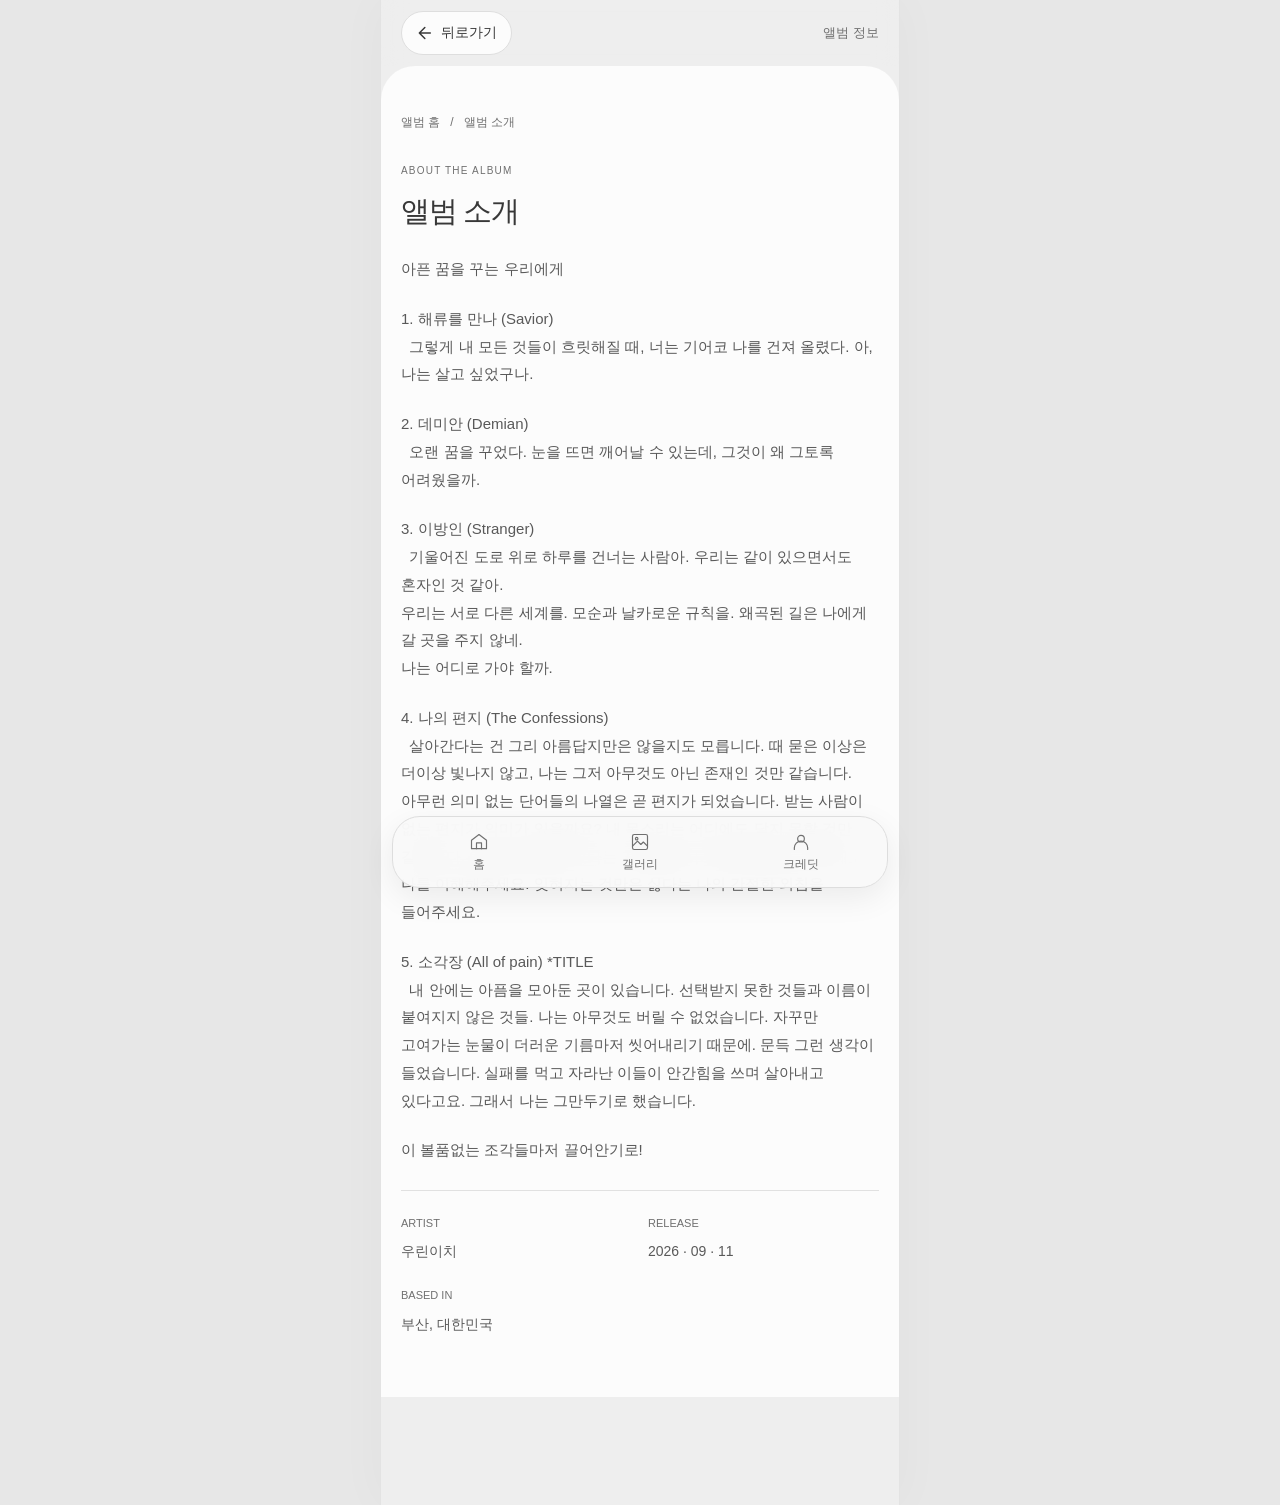
==== about.html @ 36f24ca1 "Add files via upload" ====
<!doctype html>
<html lang="ko">
<head>
  <meta charset="utf-8">
  <meta name="viewport" content="width=device-width, initial-scale=1, viewport-fit=cover">
  <meta name="theme-color" content="#fcfcfc">
  <meta name="description" content="우린이치의 2026년 발매 앨범 데미안 NFC 디지털 북클릿 — 앨범 소개">
  <title>앨범 소개 - 데미안</title>
  <link rel="stylesheet" href="style.css">
</head>
<body id="top">
  <a class="skip-link" href="#main">본문으로 바로가기</a>
<header class="site-header">
    <div class="wrap header-inner lyrics-toolbar">
      <a class="lyrics-back" href="index.html" aria-label="앨범 홈으로 뒤로가기"><svg viewBox="0 0 24 24" fill="none" stroke="currentColor" stroke-width="1.6" stroke-linecap="round" stroke-linejoin="round" aria-hidden="true"><path d="m14 6-6 6 6 6M8 12h12"/></svg><span>뒤로가기</span></a>
      <span class="lyrics-toolbar-label">앨범 정보</span>
    </div>
  </header>

  <main class="page-surface" id="main">
<div class="wrap breadcrumb" aria-label="현재 위치"><a href="index.html">앨범 홈</a><span aria-hidden="true">/</span><span>앨범 소개</span></div>
<section class="section wrap page-section" id="about" aria-labelledby="about-title">
      <div class="section-heading">
        <div><p class="section-number mono">ABOUT THE ALBUM</p><h1 class="page-title" id="about-title">앨범 소개</h1></div>
      </div>
      <div class="about-grid">
        <div class="about-copy">
          <p>아픈 꿈을 꾸는 우리에게</p>
          <p>1. 해류를 만나 (Savior)<br>
&nbsp; 그렇게 내 모든 것들이 흐릿해질 때, 너는 기어코 나를 건져 올렸다.
아, 나는 살고 싶었구나.</p>
          <p>2. 데미안 (Demian)<br>
&nbsp; 오랜 꿈을 꾸었다. 눈을 뜨면 깨어날 수 있는데, 그것이 왜 그토록 어려웠을까.</p>
          <p>3. 이방인 (Stranger)<br>
&nbsp; 기울어진 도로 위로 하루를 건너는 사람아. 우리는 같이 있으면서도 혼자인 것 같아.<br>
우리는 서로 다른 세계를. 모순과 날카로운 규칙을. 왜곡된 길은 나에게 갈 곳을 주지 않네.<br>
나는 어디로 가야 할까.</p>
          <p>4. 나의 편지 (The Confessions)<br>
&nbsp; 살아간다는 건 그리 아름답지만은 않을지도 모릅니다. 때 묻은 이상은 더이상 빛나지 않고, 나는 그저 아무것도 아닌 존재인 것만 같습니다. 아무런 의미 없는 단어들의 나열은 곧 편지가 되었습니다. 받는 사람이 없는 편지가 의미가 있을까요? 내 목소리는 어디에도 닿지 못할 것만 같습니다. 나를 이해할 수 있다는 거짓말은 하지 말아주세요. 그럼에도 나를 이해해주세요. 잊혀지는 것만은 싫다는 나의 간절한 외침을 들어주세요.
</p>
          <p>5. 소각장 (All of pain) *TITLE<br>
&nbsp; 내 안에는 아픔을 모아둔 곳이 있습니다. 선택받지 못한 것들과 이름이 붙여지지 않은 것들. 나는 아무것도 버릴 수 없었습니다. 자꾸만 고여가는 눈물이 더러운 기름마저 씻어내리기 때문에. 문득 그런 생각이 들었습니다. 실패를 먹고 자라난 이들이 안간힘을 쓰며 살아내고 있다고요. 그래서 나는 그만두기로 했습니다.</p>
          <p>이 볼품없는 조각들마저 끌어안기로!</p>
          <dl class="album-facts">
            <div><dt>ARTIST</dt><dd>우린이치</dd></div>
            <div><dt>RELEASE</dt><dd>2026 · 09 · 11</dd></div>
            <div><dt>BASED IN</dt><dd>부산, 대한민국</dd></div>
          </dl>
        </div>
      </div>
    </section>
</main>

  <nav class="album-menu" aria-label="앨범 메뉴">
      <a href="index.html" aria-label="앨범 홈"><svg viewBox="0 0 24 24" fill="none" stroke="currentColor" stroke-width="1.4" stroke-linecap="round" stroke-linejoin="round" aria-hidden="true"><path d="m3 10 9-7 9 7v10H3V10Z"/><path d="M9 20v-7h6v7"/></svg><span>홈</span></a>
      <a href="gallery.html" aria-label="갤러리"><svg viewBox="0 0 24 24" fill="none" stroke="currentColor" stroke-width="1.4" stroke-linecap="round" stroke-linejoin="round" aria-hidden="true"><rect x="3" y="3" width="18" height="18" rx="2"/><circle cx="8" cy="8" r="1.5"/><path d="m3 17 6-6 4 4 3-3 5 5"/></svg><span>갤러리</span></a>
      <a href="credits.html" aria-label="제작 크레딧"><svg viewBox="0 0 24 24" fill="none" stroke="currentColor" stroke-width="1.4" stroke-linecap="round" stroke-linejoin="round" aria-hidden="true"><circle cx="12" cy="8" r="4"/><path d="M4 21v-2a8 8 0 0 1 16 0v2"/></svg><span>크레딧</span></a>
    </nav>
</body>
</html>
---- style.css ----
/* 우린이치 《데미안》 — 휴대폰 세로 화면을 기준으로 한 공통 스타일 */
:root {
  color-scheme: light;
  --bg: #fcfcfc;
  --panel: #f4f4f4;
  --text: #383838;
  --muted: #707070;
  --accent: #555555;
  --line: #e1e1e1;
  --serif: var(--sans);
  --sans: -apple-system, BlinkMacSystemFont, "SF Pro", "SF Pro KR", "Apple SD Gothic Neo", "Segoe UI", Roboto, "Noto Sans KR", "Malgun Gothic", sans-serif;
}
* { box-sizing: border-box; }
html { background: #eeeeee; scroll-behavior: smooth; scroll-padding-top: 80px; }
body { width: min(100%, 520px); min-height: 100vh; min-height: 100svh; margin: 0 auto; padding-bottom: calc(84px + env(safe-area-inset-bottom, 0px)); background: var(--bg); color: var(--text); font-family: var(--sans); font-size: 15px; line-height: 1.85; word-break: keep-all; overflow-wrap: anywhere; -webkit-font-smoothing: antialiased; }
a { color: inherit; text-decoration: none; -webkit-tap-highlight-color: #0000000a; }
img { max-width: 100%; }
::selection { background: #dedede; color: #333333; }
:focus-visible { outline: 2px solid #666666; outline-offset: 4px; }
.skip-link { position: fixed; top: 12px; left: 12px; transform: translateY(-160%); z-index: 10; padding: 10px 18px; background: #ededed; color: var(--text); }
.skip-link:focus { transform: translateY(0); }
.wrap { width: calc(100% - 40px); margin-inline: auto; }
.site-header { position: sticky; top: 0; z-index: 5; padding-top: env(safe-area-inset-top, 0px); background: #fcfcfcf5; border-bottom: 1px solid var(--line); backdrop-filter: blur(12px); }
.header-inner { min-height: 58px; display: flex; align-items: center; }
.wordmark { width: 100%; min-height: 48px; display: flex; align-items: center; justify-content: space-between; gap: 16px; font-size: 18px; font-weight: 500; letter-spacing: -.06em; }
.header-label { font-size: 10px; color: var(--muted); font-weight: 400; letter-spacing: .13em; }
.mono { font-family: var(--sans); font-size: 10px; letter-spacing: .1em; }
.eyebrow { display: flex; align-items: center; gap: 9px; color: var(--muted); }
.dot { width: 4px; height: 4px; border-radius: 50%; background: #8b8b8b; flex-shrink: 0; }
.hero { padding: 22px 0 30px -10px; }
.hero-meta { display: flex; justify-content: space-between; align-items: center; gap: 12px; margin-bottom: 23px; }
.draft-label { font-size: 10px; color: var(--muted); white-space: nowrap; }
.hero-grid { display: grid; grid-template-columns: minmax(0, 1fr); gap: 24px; }
.cover-figure { width: min(100%, 62vw, 400px); margin: 0 auto; }
.cover-image { display: block; width: 100%; height: auto; aspect-ratio: 1; object-fit: contain; background: #f5f5f5; border: 1px solid #ededed; box-shadow: 0 8px 24px #00000007; }
figcaption { display: flex; justify-content: space-between; gap: 12px; margin-top: 10px; color: var(--muted); font-size: 10px; letter-spacing: .02em; }
figcaption.cover-info { display: block; margin: 8px 0 0; text-align: center; }
.album-info-link { display: inline-flex; align-items: center; justify-content: center; gap: 8px; min-height: 44px; padding: 8px 12px; color: var(--muted); font-size: 14px; letter-spacing: 0; }
.album-info-link:hover { color: var(--text); text-decoration: underline; text-underline-offset: 4px; }
.hero-copy { min-width: 0; text-align: center; }
.hero-copy .eyebrow { justify-content: center; font-size: 12px; letter-spacing: .02em; }
.album-members { width: min(100%, 260px); display: grid; gap: 8px; margin: 22px auto 0; padding-top: 18px; border-top: 1px solid var(--line); text-align: left; }
.album-members > div { display: grid; grid-template-columns: 72px minmax(0, 1fr); gap: 16px; align-items: baseline; }
.album-members dt { margin: 0; color: var(--text); font-size: 14px; font-weight: 500; }
.album-members dd { margin: 0; color: var(--muted); font-size: 14px; }
h1 { font-family: var(--sans); font-weight: 300; font-size: clamp(26px, 10vw, 34px); line-height: 1.35; letter-spacing: .04em; margin: 10px 0 7px; }
.english-title { font-family: var(--serif); font-size: 13px; letter-spacing: .3em; color: var(--muted); margin: 0 0 17px; }
.hero-line { font-size: 16px; font-weight: 400; line-height: 1.8; letter-spacing: -.025em; margin: 0 0 13px; color: #5c5c5c; }
.hero-description { font-size: 14px; line-height: 1.85; color: var(--muted); margin: 0; }
.hero-actions { display: grid; grid-template-columns: repeat(2, minmax(0, 1fr)); gap: 10px; margin-top: 20px; }
.primary-link, .text-link { min-width: 0; min-height: 52px; display: flex; justify-content: center; align-items: center; gap: 10px; border: 1px solid #dedede; border-radius: 7px; padding: 11px 10px; font-size: 13px; line-height: 1.4; font-weight: 400; }
.primary-link { background: #eeeeee; color: #454545; }
.text-link { background: #fcfcfc; color: #606060; }
.primary-link:hover, .text-link:hover { background: #e8e8e8; }
.hero-foot { padding-top: 20px; margin-top: 27px; border-top: 1px solid var(--line); color: var(--muted); font-size: 12px; line-height: 1.9; text-align: center; }
.hero-foot strong { display: block; font-size: 13px; font-weight: 400; color: #5c5c5c; }
.hero-foot > .mono { display: none; }
.section { padding: 30px 0 36px; border-top: 1px solid var(--line); }
.section-heading { margin-bottom: 22px; }
.section-number { font-size: 10px; letter-spacing: .12em; color: var(--muted); margin: 0 0 9px; }
h2 { font-size: 22px; line-height: 1.5; font-weight: 400; letter-spacing: -.045em; margin: 0; }
.heading-note { color: var(--muted); font-size: 13px; margin: 10px 0 0; line-height: 1.8; }
.about-grid { display: grid; grid-template-columns: minmax(0, 1fr); gap: 26px; }
.about-pull { font-family: var(--serif); font-size: 27px; line-height: 1.75; font-weight: 400; letter-spacing: -.05em; margin: 0; color: #555555; }
.about-pull span { color: #777777; }
.about-copy { min-width: 0; font-size: 15px; color: #595959; }
.about-copy p { margin: 0 0 22px; }
.editable-copy { color: var(--muted); font-size: 14px; padding-left: 16px; border-left: 1px solid #cecece; }
.album-facts { display: grid; grid-template-columns: repeat(2, minmax(0, 1fr)); gap: 20px 16px; margin: 26px 0 0; padding-top: 22px; border-top: 1px solid var(--line); }
dt { font-size: 11px; color: var(--muted); margin-bottom: 6px; }
dd { margin: 0; font-size: 14px; }
.track-list { border-top: 1px solid var(--line); }
.album-tracks { border-top: 0; }
.track { border-bottom: 1px solid var(--line); }
.track-link { display: grid; grid-template-columns: 30px minmax(0, 1fr); align-items: center; gap: 12px; min-height: 50px; padding: 5px 12px 5px 2px; }
.track-link:hover { background: #f4f4f4; }
.track-number { color: var(--muted); font-family: var(--serif); font-size: 19px; font-style: italic; }
.track-title { font-size: 16px; font-weight: 400; letter-spacing: -.02em; }
.track-subtitle { display: block; color: var(--muted); font-size: 12px; margin-top: 5px; }
.track-external { color: var(--muted); font-size: 22px; text-align: center; }
.lyrics { font-size: 15px; line-height: 2.1; color: #606060; white-space: pre-line; margin: 0; }
.track-credit { margin: 0; color: var(--muted); font-size: 12px; }
.gallery-grid { display: grid; grid-template-columns: minmax(0, 1fr); gap: 25px; }
.photo { min-width: 0; margin: 0; }
.photo-placeholder { aspect-ratio: 4 / 3; display: flex; flex-direction: column; align-items: center; justify-content: center; background: #f2f2f2; border: 1px solid #e9e9e9; overflow: hidden; }
.photo-label { color: #626262; font-size: 15px; }
.photo-index { font-family: var(--serif); font-size: 39px; font-weight: 400; line-height: 1; color: #999999; margin-bottom: 16px; }
.photo-hint { margin: 6px 0 0; color: var(--muted); font-size: 12px; }
.gallery-grid figcaption { font-size: 12px; }
.gallery-image { width: 100%; height: 100%; object-fit: cover; display: block; }
.credits-grid { display: grid; grid-template-columns: minmax(0, 1fr); gap: 32px; }
.band-note { border-left: 1px solid #cccccc; padding-left: 18px; }
.band-note h3 { font-size: 22px; font-weight: 400; letter-spacing: -.06em; margin: 0 0 7px; }
.band-note p { color: var(--muted); font-size: 14px; margin: 0 0 20px; }
.member-placeholder { font-size: 14px; line-height: 2.1; color: #606060; }
.credit-list { margin: 0; }
.credit-row { display: grid; grid-template-columns: minmax(0, .9fr) minmax(0, 1.1fr); gap: 16px; border-bottom: 1px solid var(--line); padding: 16px 0; }
.credit-row dt { margin: 0; font-size: 12px; }
.credit-row dd { color: #626262; font-size: 14px; }
.closing { text-align: center; padding: 36px 20px; background: #f6f6f6; border-top: 1px solid var(--line); border-bottom: 1px solid var(--line); }
.closing-label { display: block; font-family: var(--serif); font-size: 11px; color: var(--muted); letter-spacing: .3em; margin-bottom: 18px; }
.closing p { font-size: 17px; font-weight: 400; line-height: 1.8; margin: 0 0 12px; letter-spacing: -.04em; color: #5f5f5f; }
.closing small { color: var(--muted); font-size: 12px; }
.footer-inner { display: flex; flex-wrap: wrap; justify-content: space-between; align-items: center; gap: 10px 24px; padding: 24px 0 16px; color: var(--muted); font-size: 11px; }
.footer-inner > div { flex-basis: 100%; }
.footer-inner a { min-height: 48px; display: flex; align-items: center; gap: 12px; font-size: 13px; }
.breadcrumb { display: flex; gap: 10px; align-items: center; flex-wrap: wrap; padding-top: 22px; color: var(--muted); font-size: 12px; }
.breadcrumb a { min-height: 44px; display: flex; align-items: center; }
.page-section { border-top: 0; padding-top: 18px; }
h1.page-title { font-size: 29px; font-weight: 400; line-height: 1.5; letter-spacing: -.045em; margin: 0; }
.page-nav { display: grid; grid-template-columns: repeat(2, minmax(0, 1fr)); gap: 12px; padding: 18px 0; border-top: 1px solid var(--line); }
.page-nav a { min-width: 0; min-height: 52px; display: flex; align-items: center; justify-content: center; gap: 8px; border: 1px solid var(--line); border-radius: 7px; padding: 10px 8px; font-size: 13px; line-height: 1.5; }
.page-nav a:hover { background: #f0f0f0; }
.album-directory { display: grid; grid-template-columns: minmax(0, 1fr); }
.directory-link { display: grid; grid-template-columns: 26px minmax(0, 1fr) 20px; gap: 13px; align-items: center; min-height: 88px; padding: 19px 4px; border-bottom: 1px solid var(--line); }
.directory-link:hover { background: #f5f5f5; }
.directory-number { font-family: var(--serif); font-size: 19px; font-style: italic; color: #777777; }
.directory-title { display: block; font-size: 16px; font-weight: 400; letter-spacing: -.025em; }
.directory-description { display: block; font-size: 13px; color: var(--muted); margin-top: 4px; }
.directory-arrow { color: #777777; font-size: 19px; }
/* 화면 하단의 메뉴는 휴대폰 홈 표시 영역을 피해 배치합니다. */
.album-menu { position: fixed; z-index: 6; bottom: 0; left: 50%; transform: translateX(-50%); width: min(100%, 520px); display: grid; grid-template-columns: repeat(3, minmax(0, 1fr)); gap: 4px; padding: 8px 12px calc(8px + env(safe-area-inset-bottom, 0px)); border-top: 1px solid #dedede; background: #fcfcfcf5; backdrop-filter: blur(16px); }
.album-menu a { min-width: 0; min-height: 52px; display: flex; flex-direction: column; align-items: center; justify-content: center; gap: 4px; border-radius: 8px; color: #707070; font-size: 12px; line-height: 1.4; }
.album-menu svg { width: 20px; height: 20px; flex-shrink: 0; }
.album-menu a[aria-current="page"] { background: #ebebeb; color: #383838; }
.album-menu a:hover { background: #f0f0f0; }
@media (min-width: 560px) {
  body { border-inline: 1px solid #e3e3e3; }
}
@media (max-width: 359px) {
  .wrap { width: calc(100% - 32px); }
  .hero-meta .mono { font-size: 9px; letter-spacing: .05em; }
  .header-label { font-size: 9px; }
  .primary-link, .text-link { font-size: 12px; gap: 7px; }
  h1.page-title { font-size: 27px; }
  .album-menu { gap: 2px; padding-inline: 8px; }
  .album-menu a { font-size: 11px; }
}
@media (prefers-reduced-motion: reduce) {
  html { scroll-behavior: auto; }
  * { transition: none !important; }
}

/* 글자 굵기 설정: 공통 시스템 글꼴을 사용합니다. */
.font-weight-100 {
  font-family: var(--sans);
  font-optical-sizing: auto;
  font-weight: 100;
  font-style: normal;
}
.font-weight-200 {
  font-family: var(--sans);
  font-optical-sizing: auto;
  font-weight: 200;
  font-style: normal;
}
.font-weight-300 {
  font-family: var(--sans);
  font-optical-sizing: auto;
  font-weight: 300;
  font-style: normal;
}
.font-weight-400 {
  font-family: var(--sans);
  font-optical-sizing: auto;
  font-weight: 400;
  font-style: normal;
}
.font-weight-500 {
  font-family: var(--sans);
  font-optical-sizing: auto;
  font-weight: 500;
  font-style: normal;
}
.font-weight-600 {
  font-family: var(--sans);
  font-optical-sizing: auto;
  font-weight: 600;
  font-style: normal;
}
.font-weight-700 {
  font-family: var(--sans);
  font-optical-sizing: auto;
  font-weight: 700;
  font-style: normal;
}
.font-weight-800 {
  font-family: var(--sans);
  font-optical-sizing: auto;
  font-weight: 800;
  font-style: normal;
}
.font-weight-900 {
  font-family: var(--sans);
  font-optical-sizing: auto;
  font-weight: 900;
  font-style: normal;
}

/* 곡 제목 옆 가사 링크와 곡별 가사 페이지 */
.track-row { display: grid; grid-template-columns: minmax(0, 1fr) 44px; align-items: center; gap: 4px; }
.lyrics-link { width: 44px; height: 44px; display: flex; align-items: center; justify-content: center; border-radius: 8px; color: var(--muted); }
.lyrics-link svg { width: 21px; height: 21px; }
.lyrics-link:hover { background: #eeeeee; color: var(--text); }
.lyrics-toolbar { justify-content: space-between; gap: 16px; }
.lyrics-back { min-height: 48px; display: inline-flex; align-items: center; gap: 7px; padding: 8px 0; font-size: 14px; }
.lyrics-back svg { width: 22px; height: 22px; }
.lyrics-toolbar-label { color: var(--muted); font-size: 13px; }
.lyrics-page { padding-top: 28px; padding-bottom: 36px; }
h1.lyrics-title { margin: 9px 0 8px; font-size: clamp(26px, 7vw, 32px); font-weight: 600; letter-spacing: -.035em; line-height: 1.5; }
.lyrics-artist { margin: 0 0 30px; color: var(--muted); font-size: 13px; }
.lyrics-page .lyrics { font-size: 16px; line-height: 2.15; color: var(--text); }
.lyrics-credits { margin-top: 32px; padding-top: 22px; border-top: 1px solid var(--line); }


/* SOFT CURVES — 공통 곡선 디자인 */
:root {
  --canvas: #eeeeee;
  --radius-sheet: 34px;
  --radius-card: 22px;
  --radius-button: 16px;
}
html { background: #e7e7e7; }
body { background: var(--canvas); padding-bottom: calc(108px + env(safe-area-inset-bottom, 0px)); }
.site-header { background: #eeeeeef2; border-bottom: 0; }
.header-inner { min-height: 66px; }
main.page-surface { width: 100%; min-height: calc(100svh - 174px); margin: 0; padding-top: 12px; padding-bottom: 24px; background: var(--bg); border-radius: var(--radius-sheet) var(--radius-sheet) 0 0; }
.cover-image { border-radius: var(--radius-card); border-color: #e8e8e8; box-shadow: 0 12px 32px #0000000c; }
figcaption.cover-info { margin-top: 14px; }
.album-info-link { min-height: 44px; padding: 8px 16px; border: 1px solid #e4e4e4; border-radius: 999px; background: #f1f1f1; }
.album-info-link:hover { background: #e7e7e7; text-decoration: none; }
.primary-link, .text-link, .page-nav a { border-radius: var(--radius-button); }
/* 선으로 이어지는 곡 목록을 둥근 하나의 영역으로 감쌉니다. */
.track-list { overflow: hidden; border: 1px solid var(--line); border-radius: var(--radius-card); background: #ffffff; box-shadow: 0 6px 20px #00000004; }
.track { padding: 3px 8px; }
.track:last-child { border-bottom: 0; }
.track-row { padding: 0 4px; border-radius: var(--radius-button); }
.track-row:hover { background: #f5f5f5; }
.track-link { border-radius: var(--radius-button); }
.track-link:hover { background: transparent; }
.lyrics-link { border-radius: 50%; background: #f1f1f1; }
.lyrics-link:hover { background: #e4e4e4; }
/* 하단은 가장자리와 선택 영역을 모두 둥글게 만듭니다. */
.album-menu { bottom: calc(12px + env(safe-area-inset-bottom, 0px)); width: min(calc(100% - 24px), 496px); padding: 8px; gap: 6px; border: 1px solid #dddddd; border-radius: 28px; background: #f9f9f9f2; box-shadow: 0 10px 32px #00000012; }
.album-menu a { min-height: 54px; border-radius: 20px; }
.album-menu a[aria-current="page"] { background: #e5e5e5; font-weight: 600; box-shadow: inset 0 1px 0 #ffffff70; }
.album-menu a:hover { background: #ebebeb; }
/* 가사와 앨범 정보의 뒤로가기 버튼도 같은 형태를 사용합니다. */
.lyrics-back { min-height: 44px; padding: 8px 14px 8px 10px; border: 1px solid #dedede; border-radius: 999px; background: #fcfcfc; }
.lyrics-back:hover { background: #e6e6e6; }
main.page-surface.lyrics-page { padding: 28px 20px 36px; }
.lyrics-content { padding: 22px; border-radius: var(--radius-card); background: #f4f4f4; }
.lyrics-credits { border-top: 0; padding-top: 8px; margin-top: 24px; }
/* 소개, 사진, 크레딧까지 같은 곡률을 이어갑니다. */
.about-pull { padding: 22px; border-radius: var(--radius-card); background: #f1f1f1; }
.editable-copy { padding: 18px; border: 0; border-radius: 18px; background: #f5f5f5; }
.photo-placeholder { border-radius: var(--radius-card); }
.gallery-image { border-radius: inherit; }
.gallery-grid figcaption { padding-inline: 6px; }
.band-note { padding: 22px; border-left: 0; border-radius: var(--radius-card); background: #f2f2f2; }
.credit-list { padding: 4px 18px; border-radius: var(--radius-card); background: #f5f5f5; }
.credit-row:last-child { border-bottom: 0; }
@media (min-width: 560px) {
  body { box-shadow: 0 0 48px #00000008; }
}
@media (max-width: 359px) {
  :root { --radius-sheet: 28px; --radius-card: 19px; }
  .album-menu { width: calc(100% - 20px); padding: 7px; gap: 4px; border-radius: 25px; }
  .album-menu a { border-radius: 18px; }
  main.page-surface.lyrics-page { padding-inline: 16px; }
  .lyrics-content { padding: 18px; }
}
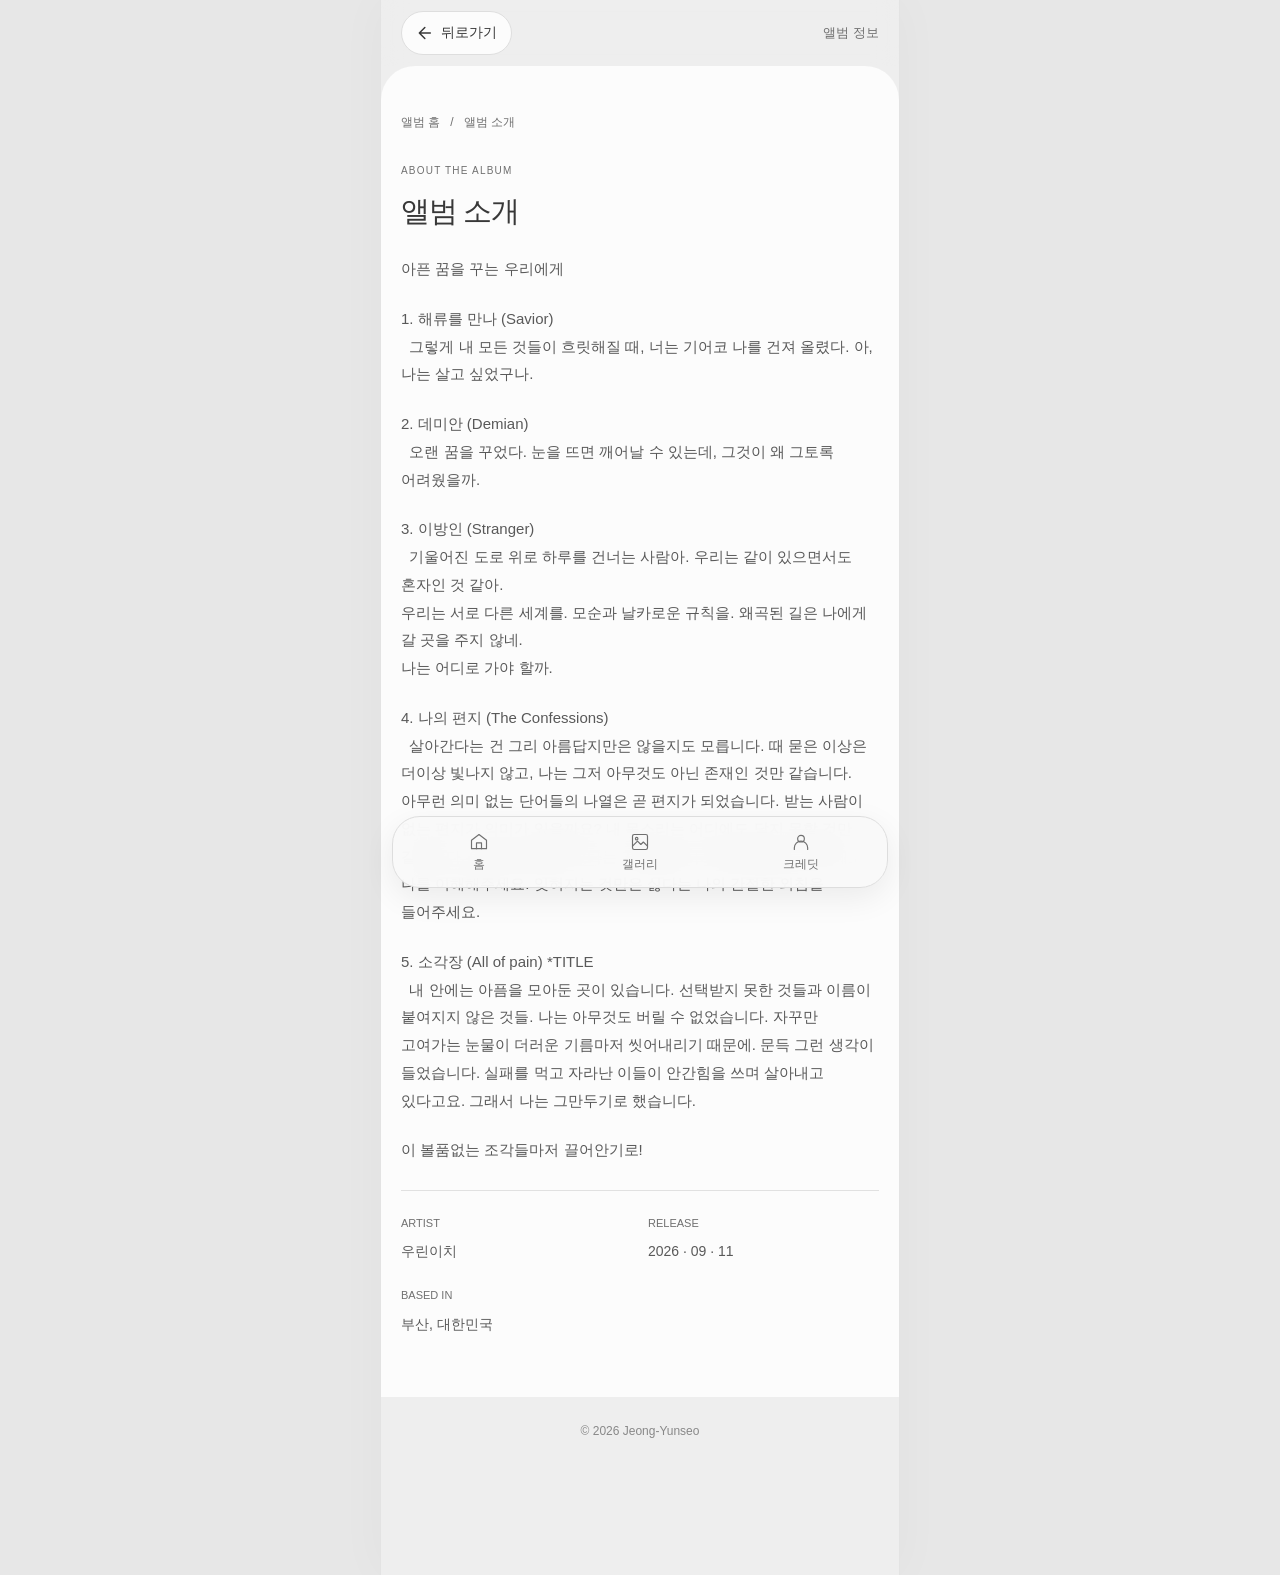
==== commit ade4a78c: "added footer" ====
--- a/about.html
+++ b/about.html
@@ -51,10 +51,14 @@
     </section>
 </main>
 
-  <nav class="album-menu" aria-label="앨범 메뉴">
-      <a href="index.html" aria-label="앨범 홈"><svg viewBox="0 0 24 24" fill="none" stroke="currentColor" stroke-width="1.4" stroke-linecap="round" stroke-linejoin="round" aria-hidden="true"><path d="m3 10 9-7 9 7v10H3V10Z"/><path d="M9 20v-7h6v7"/></svg><span>홈</span></a>
-      <a href="gallery.html" aria-label="갤러리"><svg viewBox="0 0 24 24" fill="none" stroke="currentColor" stroke-width="1.4" stroke-linecap="round" stroke-linejoin="round" aria-hidden="true"><rect x="3" y="3" width="18" height="18" rx="2"/><circle cx="8" cy="8" r="1.5"/><path d="m3 17 6-6 4 4 3-3 5 5"/></svg><span>갤러리</span></a>
-      <a href="credits.html" aria-label="제작 크레딧"><svg viewBox="0 0 24 24" fill="none" stroke="currentColor" stroke-width="1.4" stroke-linecap="round" stroke-linejoin="round" aria-hidden="true"><circle cx="12" cy="8" r="4"/><path d="M4 21v-2a8 8 0 0 1 16 0v2"/></svg><span>크레딧</span></a>
-    </nav>
+<footer class="site-footer">
+  © 2026 Jeong-Yunseo
+</footer>
+
+<nav class="album-menu" aria-label="앨범 메뉴">
+  <a href="index.html" aria-label="앨범 홈"><svg viewBox="0 0 24 24" fill="none" stroke="currentColor" stroke-width="1.4" stroke-linecap="round" stroke-linejoin="round" aria-hidden="true"><path d="m3 10 9-7 9 7v10H3V10Z"/><path d="M9 20v-7h6v7"/></svg><span>홈</span></a>
+  <a href="gallery.html" aria-label="갤러리"><svg viewBox="0 0 24 24" fill="none" stroke="currentColor" stroke-width="1.4" stroke-linecap="round" stroke-linejoin="round" aria-hidden="true"><rect x="3" y="3" width="18" height="18" rx="2"/><circle cx="8" cy="8" r="1.5"/><path d="m3 17 6-6 4 4 3-3 5 5"/></svg><span>갤러리</span></a>
+  <a href="credits.html" aria-label="제작 크레딧"><svg viewBox="0 0 24 24" fill="none" stroke="currentColor" stroke-width="1.4" stroke-linecap="round" stroke-linejoin="round" aria-hidden="true"><circle cx="12" cy="8" r="4"/><path d="M4 21v-2a8 8 0 0 1 16 0v2"/></svg><span>크레딧</span></a>
+</nav>
 </body>
 </html>
--- a/style.css
+++ b/style.css
@@ -270,3 +270,30 @@
   main.page-surface.lyrics-page { padding-inline: 16px; }
   .lyrics-content { padding: 18px; }
 }
+.gallery-grid img {
+  border-radius: 15px;
+}
+
+/* 공통 상단 로고 */
+.brand-logo { display: block; width: 60px; height: auto; flex-shrink: 0; object-fit: contain; mix-blend-mode: multiply; }
+.brand-home { display: inline-flex; align-items: center; min-height: 54px; }
+.logo-toolbar { display: grid; grid-template-columns: 88px minmax(0, 1fr) auto; align-items: center; gap: 8px; }
+.logo-toolbar .lyrics-toolbar-label { text-align: center; font-size: 12px; white-space: nowrap; }
+.logo-toolbar .lyrics-back { white-space: nowrap; }
+@media (max-width: 359px) {
+  .brand-logo { width: 78px; }
+  .logo-toolbar { grid-template-columns: 78px minmax(0, 1fr) auto; gap: 6px; }
+  .logo-toolbar .lyrics-back { padding-inline: 8px; gap: 5px; font-size: 13px; }
+}
+
+.site-footer {
+  padding: 24px 20px; /* 위아래 여백 / 좌우 여백 */
+  color: #888;
+  font-size: 12px;
+  line-height: 1.8;
+  text-align: center;
+}
+
+.site-footer p {
+  margin: 0;
+}
